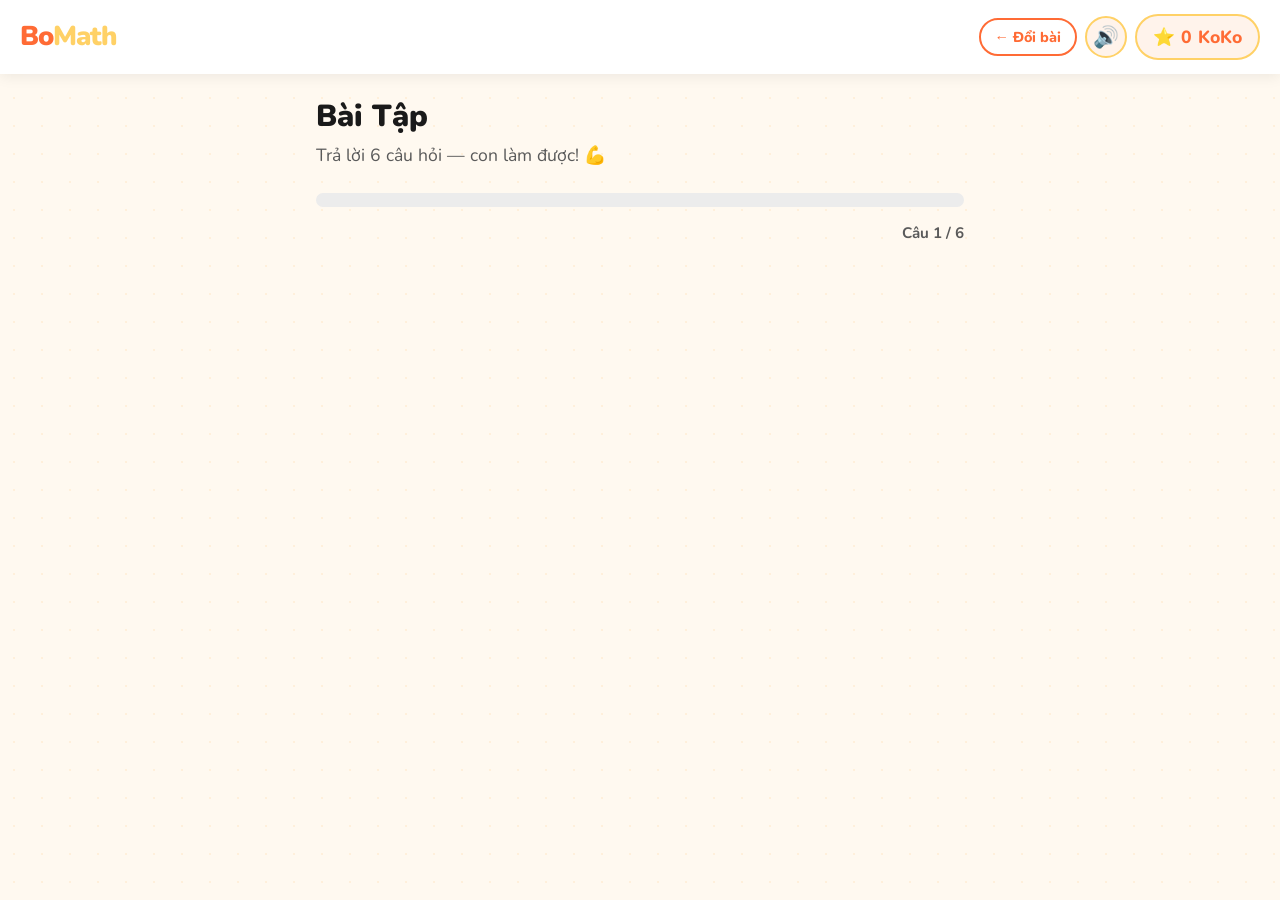
==== exercise.html @ 3adeb5f2 "feat: khoi tao du an BoMath" ====
<!DOCTYPE html>
<html lang="vi">
<head>
  <meta charset="UTF-8"/>
  <meta name="viewport" content="width=device-width, initial-scale=1.0"/>
  <title>BoMath – Bài Tập</title>
  <link rel="stylesheet" href="style.css"/>
</head>
<body>

<nav class="navbar">
  <a href="index.html" class="navbar-logo">Bo<span>Math</span></a>
  <div style="display:flex;align-items:center;gap:8px;">
    <button class="btn-doi-bai" onclick="doiBai()" title="Đổi chủ đề">← Đổi bài</button>
    <button class="nut-am-thanh" id="nut-am-thanh" onclick="batTatAmThanh()">🔊</button>
    <div class="navbar-koko">⭐ <span id="koko-diem">0</span> KoKo</div>
  </div>
</nav>

<main class="container">
  <div class="page-header animate-in">
    <h1 id="tieu-de-bai-tap">Bài Tập</h1>
    <p>Trả lời 6 câu hỏi — con làm được! 💪</p>
  </div>
  <div class="animate-in" style="margin-bottom:20px;">
    <div class="progress-bar-wrap">
      <div class="progress-bar-fill" id="bar-bai-tap" style="width:0%"></div>
    </div>
    <div class="progress-label" id="label-bai-tap">Câu 1 / 6</div>
  </div>
  <div id="khu-vuc-cau-hoi"></div>

  <!-- Màn hình kết quả -->
  <div id="khu-vuc-ket-qua" style="display:none;">
    <div class="card animate-in">
      <div class="ket-qua-box">
        <div style="font-size:3.5rem;" id="ket-qua-emoji">🎉</div>
        <h2 style="font-size:1.7rem;font-weight:900;margin:12px 0;" id="ket-qua-tieu-de">Hoàn thành!</h2>
        <div class="sao-container" id="ket-qua-sao">☆☆☆</div>
        <p style="color:#6b6b6b;font-size:1.1rem;" id="ket-qua-chi-tiet">0/6 câu đúng</p>
        <div class="diem-koko" id="ket-qua-koko">+<span>0</span> KoKo!</div>
        <div style="display:flex;gap:10px;justify-content:center;flex-wrap:wrap;margin-top:22px;">
          <button class="btn btn-phu" onclick="lamLai()">🔄 Làm lại</button>
          <button class="btn btn-outline" onclick="doiBai()">📚 Đổi bài</button>
          <a href="index.html" class="btn btn-chinh">🏠 Trang chủ</a>
        </div>
      </div>
    </div>
  </div>
</main>

<!-- MODAL CHỌN BÀI -->
<div class="modal-overlay" id="modal-chu-de" onclick="dongModal(event)">
  <div class="modal-box">
    <div class="modal-title">
      <span id="modal-tieu-de">Chọn chủ đề</span>
      <button class="modal-close" onclick="dongModalBtn()">✕</button>
    </div>
    <div class="chu-de-grid" id="danh-sach-chu-de"></div>
  </div>
</div>

<script src="data/grade2.js"></script>
<script src="data/grade3.js"></script>
<script src="data/grade4.js"></script>
<script src="data/grade4.js"></script>
<script src="data/grade5.js"></script>
<script src="app.js"></script>
<script>
  const lopHienTai = layLopHienTai();
  const chuDeId    = layChuDeHienTai();

  // Lấy đúng bài tập và thông tin chủ đề
  let tatCaCauHoi, chuDe, tenBaiTap, dsChuDeLop;
  function khoiTaoDuLieu() {
    let cd, info;
    if (lopHienTai==='lop2') {
      dsChuDeLop=CHU_DE_LOP2; cd=DATA_LOP2[chuDeId]||Object.values(DATA_LOP2)[0];
      info=CHU_DE_LOP2.find(x=>x.id===chuDeId);
    } else if (lopHienTai==='lop3') {
      dsChuDeLop=CHU_DE_LOP3; cd=DATA_LOP3[chuDeId]||Object.values(DATA_LOP3)[0];
      info=CHU_DE_LOP3.find(x=>x.id===chuDeId);
    } else if (lopHienTai==='lop4') {
      dsChuDeLop=CHU_DE_LOP4; cd=DATA_LOP4[chuDeId]||Object.values(DATA_LOP4)[0];
      info=CHU_DE_LOP4.find(x=>x.id===chuDeId);
    } else {
      dsChuDeLop=CHU_DE_LOP5; cd=DATA_LOP5[chuDeId]||Object.values(DATA_LOP5)[0];
      info=CHU_DE_LOP5.find(x=>x.id===chuDeId);
    }
    tatCaCauHoi = cd.baiTap;
    chuDe       = chuDeId;
    tenBaiTap   = `${info?.icon||'📝'} ${info?.ten||'Bài Tập'}`;
  }

  // Trạng thái làm bài
  const SO_CAU_MOI_LUOT = 6;  // Tăng từ 5 lên 6 câu mỗi lượt
  let chuoiCauHoi, cauHienTai, soCauDung, daTrLoi;
  let danhSachDaChon = [];     // Cho dạng chọn nhiều

  function khoiTaoLuot() {
    chuoiCauHoi  = xaoTron(tatCaCauHoi).slice(0, SO_CAU_MOI_LUOT);
    cauHienTai   = 0;
    soCauDung    = 0;
    daTrLoi      = false;
    danhSachDaChon = [];
  }

  // ============================================================
  // RENDER CÂU HỎI THEO TỪNG DẠNG
  // ============================================================
  function hienThiCauHoi(idx) {
    daTrLoi = false;
    danhSachDaChon = [];
    const cauHoi  = chuoiCauHoi[idx];
    const tongCau = chuoiCauHoi.length;
    const pt = Math.round((idx/tongCau)*100);
    document.getElementById('bar-bai-tap').style.width   = pt+'%';
    document.getElementById('label-bai-tap').textContent = `Câu ${idx+1} / ${tongCau}`;

    const khuVuc = document.getElementById('khu-vuc-cau-hoi');
    const btnLabel = idx<tongCau-1 ? 'Câu tiếp theo →' : '🏁 Xem kết quả';

    switch(cauHoi.loai) {
      case 'trac_nghiem': khuVuc.innerHTML = renderTracNghiem(cauHoi, idx, btnLabel); break;
      case 'dien_so':     khuVuc.innerHTML = renderDienSo(cauHoi, idx, btnLabel);     break;
      case 'dung_sai':    khuVuc.innerHTML = renderDungSai(cauHoi, idx, btnLabel);    break;
      case 'chon_nhieu':  khuVuc.innerHTML = renderChonNhieu(cauHoi, idx, btnLabel);  break;
      default:            khuVuc.innerHTML = renderTracNghiem(cauHoi, idx, btnLabel);
    }
  }

  // --- Dạng 1: Trắc nghiệm ---
  function renderTracNghiem(c, idx, btnLabel) {
    const lc = xaoTron(c.luaChon);
    return `<div class="question-box animate-in">
      <div class="question-number">Câu ${idx+1} · Trắc nghiệm</div>
      <div class="question-text">${c.cau}</div>
      <div class="choices">
        ${lc.map(l=>`<button class="choice-btn"
          onclick="chonTN(this,'${esc(l)}','${esc(c.dapAn)}')">${l}</button>`).join('')}
      </div>
      <div class="feedback" id="feedback-box"></div>
      <div style="margin-top:18px;display:none;" id="btn-tiep-cau">
        <button class="btn btn-chinh btn-full" onclick="cauTiep()">${btnLabel}</button>
      </div>
    </div>`;
  }

  // --- Dạng 2: Điền số ---
  function renderDienSo(c, idx, btnLabel) {
    return `<div class="question-box animate-in">
      <div class="question-number">Câu ${idx+1} · Điền số</div>
      <div class="question-text">${c.cau}</div>
      <p style="color:#6b6b6b;font-size:1rem;margin-bottom:18px;">💬 ${c.goiY}</p>
      <div style="display:flex;align-items:center;gap:12px;flex-wrap:wrap;">
        <input type="number" inputmode="decimal" class="input-dap-an"
               id="input-dap-an" placeholder="?"
               onkeydown="if(event.key==='Enter')kiemTraDienSo()"/>
        <button class="btn btn-chinh" onclick="kiemTraDienSo()">Kiểm tra ✓</button>
      </div>
      <div class="feedback" id="feedback-box"></div>
      <div style="margin-top:18px;display:none;" id="btn-tiep-cau">
        <button class="btn btn-chinh btn-full" onclick="cauTiep()">${btnLabel}</button>
      </div>
    </div>`;
  }

  // --- Dạng 3: Đúng / Sai ---
  function renderDungSai(c, idx, btnLabel) {
    // dapAn: true hoặc false (boolean hoặc string 'true'/'false')
    return `<div class="question-box animate-in">
      <div class="question-number">Câu ${idx+1} · Đúng hay Sai?</div>
      <div class="question-text">${c.cau}</div>
      <div class="dung-sai-container">
        <button class="ds-btn dung-opt" onclick="chonDungSai(this, true, ${c.dapAn})">✅ Đúng</button>
        <button class="ds-btn sai-opt"  onclick="chonDungSai(this, false, ${c.dapAn})">❌ Sai</button>
      </div>
      <div class="feedback" id="feedback-box"></div>
      <div style="margin-top:18px;display:none;" id="btn-tiep-cau">
        <button class="btn btn-chinh btn-full" onclick="cauTiep()">${btnLabel}</button>
      </div>
    </div>`;
  }

  // --- Dạng 4: Chọn nhiều ---
  function renderChonNhieu(c, idx, btnLabel) {
    // c.dapAn là mảng string, c.luaChon là mảng string
    const lc = xaoTron(c.luaChon);
    return `<div class="question-box animate-in">
      <div class="question-number">Câu ${idx+1} · Chọn tất cả đáp án đúng</div>
      <div class="question-text">${c.cau}</div>
      <p style="font-size:.9rem;color:#6b6b6b;margin-bottom:14px;">💡 Có thể chọn nhiều đáp án</p>
      <div class="chon-nhieu-choices" id="cn-choices">
        ${lc.map(l=>`
          <button class="cn-btn" data-val="${esc(l)}" onclick="batTatChonNhieu(this)">
            <span class="cn-check"></span><span>${l}</span>
          </button>`).join('')}
      </div>
      <div style="margin-top:16px;">
        <button class="btn btn-chinh btn-full cn-submit" onclick="kiemTraChonNhieu('${esc(JSON.stringify(c.dapAn))}')">
          Kiểm tra ✓
        </button>
      </div>
      <div class="feedback" id="feedback-box"></div>
      <div style="margin-top:18px;display:none;" id="btn-tiep-cau">
        <button class="btn btn-chinh btn-full" onclick="cauTiep()">${btnLabel}</button>
      </div>
    </div>`;
  }

  // ============================================================
  // XỬ LÝ TRẢ LỜI
  // ============================================================
  function esc(s) { return String(s).replace(/\\/g,'\\\\').replace(/'/g,"\\'").replace(/"/g,'&quot;'); }

  function chonTN(el, daChon, dapAnDung) {
    if (daTrLoi) return; daTrLoi = true;
    const laDung = daChon === dapAnDung;
    document.querySelectorAll('.choice-btn').forEach(b=>{
      if(b.textContent.trim()===dapAnDung) b.classList.add('dung');
      else if(b===el && !laDung) b.classList.add('sai');
      b.style.cursor='default';
    });
    el.classList.add(laDung?'bounce':'shake');
    if(laDung) amDung(); else amSai();
    hienThiFeedback(laDung, dapAnDung);
    if(laDung) soCauDung++;
    document.getElementById('btn-tiep-cau').style.display='block';
  }

  function kiemTraDienSo() {
    if(daTrLoi) return;
    const input    = document.getElementById('input-dap-an');
    const daNhap   = parseFloat(input.value);
    const dapAnDung = chuoiCauHoi[cauHienTai].dapAn;
    if(isNaN(daNhap)){ input.focus(); return; }
    daTrLoi = true;
    const laDung = Math.abs(daNhap - dapAnDung) < 0.001;
    input.classList.add(laDung?'dung':'sai'); input.disabled=true;
    input.classList.add(laDung?'bounce':'shake');
    if(laDung) amDung(); else amSai();
    hienThiFeedback(laDung, dapAnDung);
    if(laDung) soCauDung++;
    document.getElementById('btn-tiep-cau').style.display='block';
  }

  function chonDungSai(el, daChon, dapAnDung) {
    if(daTrLoi) return; daTrLoi = true;
    // dapAnDung từ HTML là number 0/1 hoặc true/false
    const laDung = (daChon === (dapAnDung===1||dapAnDung===true));
    document.querySelectorAll('.ds-btn').forEach(b=>{ b.disabled=true; b.style.cursor='default'; });
    el.classList.add(laDung?'ket-dung':'ket-sai');
    el.classList.add(laDung?'bounce':'shake');
    if(laDung) amDung(); else amSai();
    const dapAnChuoi = (dapAnDung===1||dapAnDung===true) ? '✅ Đúng' : '❌ Sai';
    hienThiFeedback(laDung, dapAnChuoi);
    if(laDung) soCauDung++;
    document.getElementById('btn-tiep-cau').style.display='block';
  }

  function batTatChonNhieu(el) {
    if(daTrLoi) return;
    const val = el.dataset.val;
    el.classList.toggle('selected');
    if(el.classList.contains('selected')) {
      danhSachDaChon.push(val);
      el.querySelector('.cn-check').textContent='✓';
    } else {
      danhSachDaChon = danhSachDaChon.filter(v=>v!==val);
      el.querySelector('.cn-check').textContent='';
    }
  }

  function kiemTraChonNhieu(dapAnJSON) {
    if(daTrLoi) return;
    let dapAnDung;
    try { dapAnDung = JSON.parse(dapAnJSON.replace(/&quot;/g,'"')); } catch(e){ dapAnDung=[]; }
    daTrLoi = true;

    // So sánh 2 mảng không phụ thuộc thứ tự
    const daChonSort   = [...danhSachDaChon].sort().join('|');
    const dapAnSort    = [...dapAnDung].sort().join('|');
    const laDung       = daChonSort === dapAnSort;

    // Tô màu từng lựa chọn
    document.querySelectorAll('.cn-btn').forEach(b=>{
      b.classList.add('da-khoa'); b.style.cursor='default';
      const val = b.dataset.val;
      const laDungLuaChon = dapAnDung.includes(val);
      const daChon        = danhSachDaChon.includes(val);
      if(laDungLuaChon)               { b.classList.add('ket-dung'); b.querySelector('.cn-check').textContent='✓'; }
      else if(daChon && !laDungLuaChon){ b.classList.add('ket-sai');  b.querySelector('.cn-check').textContent='✗'; }
    });
    document.querySelector('.cn-submit').style.display='none';

    if(laDung) amDung(); else amSai();
    hienThiFeedback(laDung, dapAnDung.join(', '));
    if(laDung) soCauDung++;
    document.getElementById('btn-tiep-cau').style.display='block';
  }

  function hienThiFeedback(laDung, dapAnDung) {
    const hop = document.getElementById('feedback-box');
    hop.className = 'feedback '+(laDung?'dung':'sai');
    hop.innerHTML = laDung
      ? '✅ Chính xác! Giỏi quá! +10 KoKo 🎉'
      : `❌ Chưa đúng! Đáp án: <strong>${dapAnDung}</strong> — Cố lên! 💪`;
  }

  function cauTiep() {
    cauHienTai++;
    if(cauHienTai < chuoiCauHoi.length){ hienThiCauHoi(cauHienTai); window.scrollTo({top:0,behavior:'smooth'}); }
    else hienThiKetQua();
  }

  function hienThiKetQua() {
    const tongCau = chuoiCauHoi.length;
    const ketQua  = luuTienDo(lopHienTai, chuDe, soCauDung, tongCau);
    document.getElementById('khu-vuc-cau-hoi').style.display ='none';
    document.getElementById('bar-bai-tap').style.width        ='100%';
    document.getElementById('label-bai-tap').textContent      ='Hoàn thành! 🎊';
    document.getElementById('khu-vuc-ket-qua').style.display  ='block';
    let emoji, tieuDe;
    if     (ketQua.sao===3){ emoji='🏆'; tieuDe='Xuất sắc! 3 sao! 🌟'; tungConfetti(); }
    else if(ketQua.sao===2){ emoji='🎉'; tieuDe='Làm tốt lắm! 👏'; amKoKo(); }
    else if(ketQua.sao===1){ emoji='💪'; tieuDe='Cố gắng thêm nhé!'; }
    else                   { emoji='😊'; tieuDe='Thử lại nhé, con làm được!'; }
    document.getElementById('ket-qua-emoji').textContent   = emoji;
    document.getElementById('ket-qua-tieu-de').textContent = tieuDe;
    document.getElementById('ket-qua-sao').textContent     = hienThiSao(ketQua.sao);
    document.getElementById('ket-qua-chi-tiet').textContent= `${soCauDung}/${tongCau} câu đúng`;
    document.getElementById('ket-qua-koko').innerHTML      = `+<span>${ketQua.koko}</span> KoKo!`;
    capNhatHienThiKoKo();
  }

  function lamLai() {
    khoiTaoLuot();
    document.getElementById('khu-vuc-ket-qua').style.display='none';
    document.getElementById('khu-vuc-cau-hoi').style.display='block';
    hienThiCauHoi(0);
    window.scrollTo({top:0,behavior:'smooth'});
  }

  /* ---- Đổi bài ---- */
  function doiBai(){
    amBamNut();
    const data   = layDuLieu();
    const tenLop = {'lop2':'🌟 Lớp 2','lop3':'🔢 Lớp 3','lop4':'📗 Lớp 4','lop5':'🚀 Lớp 5'}[lopHienTai];
    document.getElementById('modal-tieu-de').textContent = tenLop+' — Chọn chủ đề';
    document.getElementById('danh-sach-chu-de').innerHTML = dsChuDeLop.map(cd=>{
      const td=data[lopHienTai]?.[cd.id]; const sao=td?hienThiSao(td.saoTot):'☆☆☆';
      return `<div class="chu-de-card" onclick="chonChuDeVaoExercise('${cd.id}')">
        <div class="chu-de-icon">${cd.icon}</div>
        <div class="chu-de-ten">${cd.ten}</div>
        <div class="chu-de-sao">${sao}</div></div>`;
    }).join('');
    document.getElementById('modal-chu-de').classList.add('hien');
    document.body.style.overflow='hidden';
  }
  function chonChuDeVaoExercise(id){
    amChuyenTrang();
    sessionStorage.setItem('chu_de_hien_tai',id);
    document.getElementById('modal-chu-de').classList.remove('hien');
    document.body.style.overflow='';
    location.reload();
  }
  function dongModal(e){ if(e.target===document.getElementById('modal-chu-de')) dongModalBtn(); }
  function dongModalBtn(){ document.getElementById('modal-chu-de').classList.remove('hien'); document.body.style.overflow=''; }

  document.addEventListener('DOMContentLoaded',function(){
    capNhatHienThiKoKo(); capNhatNutAmThanh();
    khoiTaoDuLieu();
    khoiTaoLuot();
    document.getElementById('tieu-de-bai-tap').textContent = tenBaiTap;
    hienThiCauHoi(0);
  });
</script>
</body>
</html>
---- style.css ----
/* ============================================
   BoMath - Giao diện v2 (hỗ trợ Lớp 2, mobile-first)
   Font to, rõ ràng, dễ đọc trên điện thoại
   ============================================ */

@import url('https://fonts.googleapis.com/css2?family=Nunito:wght@400;600;700;800;900&display=swap');

/* --- Biến toàn cục --- */
:root {
  --mau-nen:       #fff9f0;
  --mau-chinh:     #ff6b35;
  --mau-phu:       #ffd166;
  --mau-xanh:      #06d6a0;
  --mau-do:        #ef476f;
  --mau-tim:       #7c4dff;
  --mau-lop2:      #118ab2;
  --mau-cam-nhat:  #fff3eb;
  --mau-chu:       #1a1a1a;
  --mau-chu-nhat:  #5a5a5a;
  --bo-goc:        18px;
  --bong:          0 4px 24px rgba(0,0,0,0.09);
  --font:          'Nunito', sans-serif;

  /* Kích thước font lớn hơn cho điện thoại */
  --fs-nho:    0.95rem;
  --fs-thuong: 1.1rem;
  --fs-vua:    1.25rem;
  --fs-lon:    1.5rem;
  --fs-tieude: 1.9rem;
}

*, *::before, *::after { box-sizing: border-box; margin: 0; padding: 0; }

body {
  font-family: var(--font);
  background-color: var(--mau-nen);
  background-image: radial-gradient(circle, #ffcc8833 1px, transparent 1px);
  background-size: 28px 28px;
  color: var(--mau-chu);
  min-height: 100vh;
  font-size: var(--fs-thuong);
  line-height: 1.6;
}

/* ===== NAVBAR ===== */
.navbar {
  background: white;
  box-shadow: 0 2px 14px rgba(0,0,0,0.08);
  padding: 14px 20px;
  display: flex;
  align-items: center;
  justify-content: space-between;
  position: sticky;
  top: 0;
  z-index: 200;
}

.navbar-logo {
  font-size: 1.7rem;
  font-weight: 900;
  color: var(--mau-chinh);
  text-decoration: none;
  letter-spacing: -1px;
}
.navbar-logo span { color: var(--mau-phu); }

.navbar-koko {
  display: flex;
  align-items: center;
  gap: 6px;
  background: var(--mau-cam-nhat);
  border: 2px solid var(--mau-phu);
  border-radius: 999px;
  padding: 7px 16px;
  font-weight: 800;
  color: var(--mau-chinh);
  font-size: var(--fs-thuong);
}

/* ===== LAYOUT ===== */
.container {
  max-width: 680px;
  margin: 0 auto;
  padding: 24px 16px 48px;
}

/* ===== CARD ===== */
.card {
  background: white;
  border-radius: var(--bo-goc);
  box-shadow: var(--bong);
  padding: 22px 20px;
  margin-bottom: 18px;
  border-left: 5px solid var(--mau-chinh);
}
.card-title {
  font-size: var(--fs-vua);
  font-weight: 800;
  margin-bottom: 14px;
}

/* ===== PAGE HEADER ===== */
.page-header { margin-bottom: 24px; }
.page-header h1 {
  font-size: var(--fs-tieude);
  font-weight: 900;
  line-height: 1.2;
}
.page-header p {
  font-size: var(--fs-thuong);
  color: var(--mau-chu-nhat);
  margin-top: 6px;
}

/* ===== NÚT BẤM ===== */
.btn {
  display: inline-flex;
  align-items: center;
  justify-content: center;
  gap: 8px;
  padding: 14px 26px;
  border-radius: 999px;
  border: none;
  font-family: var(--font);
  font-size: var(--fs-thuong);
  font-weight: 800;
  cursor: pointer;
  text-decoration: none;
  transition: transform .15s, box-shadow .15s;
  -webkit-tap-highlight-color: transparent; /* Loại bỏ highlight xanh trên mobile */
}

.btn-chinh {
  background: var(--mau-chinh);
  color: white;
  box-shadow: 0 5px 0 #cc4a1a;
}
.btn-chinh:hover  { transform: translateY(-2px); box-shadow: 0 7px 0 #cc4a1a; }
.btn-chinh:active { transform: translateY(3px);  box-shadow: 0 2px 0 #cc4a1a; }

.btn-phu {
  background: var(--mau-phu);
  color: var(--mau-chu);
  box-shadow: 0 5px 0 #c9a200;
}
.btn-phu:hover  { transform: translateY(-2px); box-shadow: 0 7px 0 #c9a200; }
.btn-phu:active { transform: translateY(3px);  box-shadow: 0 2px 0 #c9a200; }

.btn-lop2 {
  background: var(--mau-lop2);
  color: white;
  box-shadow: 0 5px 0 #0a5c7a;
}
.btn-lop2:hover  { transform: translateY(-2px); box-shadow: 0 7px 0 #0a5c7a; }
.btn-lop2:active { transform: translateY(3px);  box-shadow: 0 2px 0 #0a5c7a; }

.btn-outline {
  background: transparent;
  color: var(--mau-chinh);
  border: 2.5px solid var(--mau-chinh);
}
.btn-outline:hover { background: var(--mau-cam-nhat); }

/* Nút full-width dùng trong exercise */
.btn-full { width: 100%; padding: 16px; font-size: var(--fs-vua); }

/* ===== THẺ CHỌN LỚP (TRANG CHỦ) ===== */
.grade-cards {
  display: grid;
  grid-template-columns: 1fr 1fr;
  gap: 14px;
  margin: 24px 0;
}

/* Lớp 2 hiển thị full-width (nổi bật hơn) */
.grade-card-wide {
  grid-column: 1 / -1;
}

.grade-card {
  background: white;
  border-radius: 20px;
  padding: 26px 18px;
  text-align: center;
  cursor: pointer;
  transition: transform .2s, box-shadow .2s;
  box-shadow: var(--bong);
  border: 3px solid transparent;
  text-decoration: none;
  color: var(--mau-chu);
  -webkit-tap-highlight-color: transparent;
}
.grade-card:hover { transform: translateY(-5px); box-shadow: 0 14px 32px rgba(0,0,0,.12); }
.grade-card:active { transform: translateY(2px); }

.grade-card.lop2 { border-color: var(--mau-lop2); }
.grade-card.lop2 .grade-icon { color: var(--mau-lop2); }
.grade-card.lop3 { border-color: var(--mau-chinh); }
.grade-card.lop3 .grade-icon { color: var(--mau-chinh); }
.grade-card.lop5 { border-color: var(--mau-tim); }
.grade-card.lop5 .grade-icon { color: var(--mau-tim); }

.grade-icon  { font-size: 3rem; display: block; margin-bottom: 10px; }
.grade-name  { font-size: var(--fs-lon); font-weight: 900; margin-bottom: 5px; }
.grade-topic { font-size: var(--fs-nho); color: var(--mau-chu-nhat); }

/* ===== MODAL CHỌN CHỦ ĐỀ LỚP 2 ===== */
.modal-overlay {
  display: none;
  position: fixed;
  inset: 0;
  background: rgba(0,0,0,.55);
  z-index: 300;
  align-items: flex-end;    /* Trượt lên từ đáy màn hình — UX mobile tốt hơn */
  justify-content: center;
}
.modal-overlay.hien { display: flex; }

.modal-box {
  background: white;
  border-radius: 24px 24px 0 0;
  padding: 28px 20px 40px;
  width: 100%;
  max-width: 640px;
  max-height: 88vh;
  overflow-y: auto;
  animation: slideUpModal .3s ease;
}

@keyframes slideUpModal {
  from { transform: translateY(100%); }
  to   { transform: translateY(0); }
}

.modal-title {
  font-size: var(--fs-lon);
  font-weight: 900;
  margin-bottom: 20px;
  display: flex;
  align-items: center;
  justify-content: space-between;
}

.modal-close {
  background: #f0f0f0;
  border: none;
  border-radius: 50%;
  width: 36px; height: 36px;
  font-size: 1.2rem;
  cursor: pointer;
  display: flex; align-items: center; justify-content: center;
}

/* Grid chủ đề lớp 2 */
.chu-de-grid {
  display: grid;
  grid-template-columns: 1fr 1fr;
  gap: 12px;
}

.chu-de-card {
  background: #f8f8f8;
  border-radius: 14px;
  padding: 16px 14px;
  cursor: pointer;
  border: 2.5px solid transparent;
  transition: all .18s;
  display: flex;
  flex-direction: column;
  align-items: flex-start;
  gap: 6px;
  -webkit-tap-highlight-color: transparent;
}
.chu-de-card:hover  { background: var(--mau-cam-nhat); border-color: var(--mau-chinh); transform: translateY(-2px); }
.chu-de-card:active { transform: translateY(1px); }

.chu-de-icon { font-size: 1.8rem; }
.chu-de-ten  { font-size: var(--fs-thuong); font-weight: 800; }

/* Số sao nhỏ trong card chủ đề */
.chu-de-sao  { font-size: 0.85rem; letter-spacing: 1px; }

/* ===== BÀI GIẢNG ===== */
.lesson-visual {
  background: var(--mau-cam-nhat);
  border-radius: 14px;
  padding: 20px;
  margin: 18px 0;
  display: flex;
  justify-content: center;
  align-items: center;
  min-height: 140px;
}

.lesson-text {
  font-size: var(--fs-thuong);
  line-height: 1.75;
}

/* ===== BÀI TẬP ===== */
.question-box {
  background: white;
  border-radius: var(--bo-goc);
  box-shadow: var(--bong);
  padding: 24px 20px;
  margin-bottom: 18px;
}

.question-number {
  display: inline-block;
  background: var(--mau-chinh);
  color: white;
  border-radius: 999px;
  padding: 3px 14px;
  font-size: var(--fs-nho);
  font-weight: 800;
  margin-bottom: 14px;
}

/* Font câu hỏi to, dễ đọc trên điện thoại */
.question-text {
  font-size: var(--fs-lon);
  font-weight: 800;
  line-height: 1.45;
  margin-bottom: 20px;
}

/* Lựa chọn trắc nghiệm: 2 cột trên màn hình lớn, 1 cột trên điện thoại nhỏ */
.choices {
  display: grid;
  grid-template-columns: 1fr 1fr;
  gap: 12px;
}

.choice-btn {
  padding: 16px 14px;
  border: 3px solid #e4e4e4;
  border-radius: 14px;
  background: white;
  font-family: var(--font);
  font-size: var(--fs-lon);      /* Font to để dễ bấm trên điện thoại */
  font-weight: 800;
  cursor: pointer;
  transition: all .15s;
  text-align: center;
  line-height: 1.3;
  min-height: 64px;
  -webkit-tap-highlight-color: transparent;
}
.choice-btn:hover  { border-color: var(--mau-chinh); background: var(--mau-cam-nhat); }
.choice-btn:active { transform: scale(.97); }
.choice-btn.dung   { border-color: var(--mau-xanh); background: #e6fff6; color: #006b4f; }
.choice-btn.sai    { border-color: var(--mau-do);   background: #fff0f4; color: var(--mau-do); }

/* Ô điền số — to rõ trên điện thoại */
.dien-so-container {
  display: flex;
  align-items: center;
  gap: 12px;
  flex-wrap: wrap;
  font-size: var(--fs-lon);
  font-weight: 800;
}

.input-dap-an {
  width: 90px;
  height: 60px;
  border: 3px solid #e4e4e4;
  border-radius: 12px;
  text-align: center;
  font-family: var(--font);
  font-size: var(--fs-lon);
  font-weight: 900;
  color: var(--mau-chinh);
  outline: none;
  transition: border-color .15s;
  /* Giữ numeric keyboard trên iOS */
  -webkit-appearance: none;
}
.input-dap-an:focus { border-color: var(--mau-chinh); box-shadow: 0 0 0 3px #ff6b3522; }
.input-dap-an.dung  { border-color: var(--mau-xanh); background: #e6fff6; color: #006b4f; }
.input-dap-an.sai   { border-color: var(--mau-do);   background: #fff0f4; color: var(--mau-do); }

/* Feedback đúng/sai */
.feedback {
  display: none;
  padding: 14px 16px;
  border-radius: 12px;
  font-weight: 700;
  font-size: var(--fs-thuong);
  margin-top: 16px;
}
.feedback.dung { display: block; background: #e6fff6; color: #006b4f; border-left: 5px solid var(--mau-xanh); }
.feedback.sai  { display: block; background: #fff0f4; color: var(--mau-do); border-left: 5px solid var(--mau-do); }

/* ===== THANH TIẾN ĐỘ ===== */
.progress-bar-wrap {
  background: #ececec;
  border-radius: 999px;
  height: 14px;
  overflow: hidden;
  margin: 14px 0;
}
.progress-bar-fill {
  height: 100%;
  background: linear-gradient(90deg, var(--mau-chinh), var(--mau-phu));
  border-radius: 999px;
  transition: width .4s ease;
}
.progress-label {
  font-size: var(--fs-nho);
  color: var(--mau-chu-nhat);
  font-weight: 700;
  text-align: right;
}

/* ===== KẾT QUẢ ===== */
.ket-qua-box { text-align: center; padding: 28px 16px; }
.sao-container { font-size: 3rem; letter-spacing: 8px; margin: 14px 0; }
.diem-koko { font-size: 2.2rem; font-weight: 900; color: var(--mau-chinh); margin: 14px 0; }
.diem-koko span { color: var(--mau-phu); }

/* ===== TRANG TIẾN ĐỘ ===== */
.topic-card {
  background: white;
  border-radius: var(--bo-goc);
  box-shadow: var(--bong);
  padding: 18px 18px;
  margin-bottom: 12px;
  display: flex;
  align-items: center;
  gap: 14px;
}
.topic-icon { font-size: 2rem; width: 48px; text-align: center; flex-shrink: 0; }
.topic-info { flex: 1; min-width: 0; }
.topic-name { font-weight: 800; font-size: var(--fs-thuong); }
.topic-sao  { font-size: 1rem; letter-spacing: 2px; }

/* ===== BADGE ===== */
.badge {
  display: inline-flex; align-items: center; gap: 4px;
  padding: 4px 12px; border-radius: 999px;
  font-size: var(--fs-nho); font-weight: 800;
}
.badge-lop2 { background: #e3f4fb; color: var(--mau-lop2); border: 2px solid var(--mau-lop2); }
.badge-lop3 { background: #fff0eb; color: var(--mau-chinh); border: 2px solid var(--mau-chinh); }
.badge-lop5 { background: #f3f0ff; color: var(--mau-tim);   border: 2px solid var(--mau-tim); }

/* ===== ANIMATION ===== */
@keyframes slideUp {
  from { opacity: 0; transform: translateY(20px); }
  to   { opacity: 1; transform: translateY(0); }
}
.animate-in { animation: slideUp .35s ease both; }
.animate-in:nth-child(1) { animation-delay: .04s; }
.animate-in:nth-child(2) { animation-delay: .10s; }
.animate-in:nth-child(3) { animation-delay: .16s; }
.animate-in:nth-child(4) { animation-delay: .22s; }
.animate-in:nth-child(5) { animation-delay: .28s; }
.animate-in:nth-child(6) { animation-delay: .34s; }

@keyframes bounce {
  0%,100% { transform: scale(1); }
  50%      { transform: scale(1.07); }
}
.bounce { animation: bounce .3s ease; }

@keyframes shake {
  0%,100% { transform: translateX(0); }
  25%      { transform: translateX(-7px); }
  75%      { transform: translateX(7px); }
}
.shake { animation: shake .3s ease; }

@keyframes confetti-fall {
  0%   { transform: translateY(-20px) rotate(0deg); opacity: 1; }
  100% { transform: translateY(110px) rotate(380deg); opacity: 0; }
}
.confetti-piece {
  position: fixed; width: 11px; height: 11px; border-radius: 3px;
  animation: confetti-fall 1s ease-out both; pointer-events: none; z-index: 999;
}

/* ===== RESPONSIVE ===== */
@media (max-width: 480px) {
  .grade-cards       { grid-template-columns: 1fr; }
  .chu-de-grid       { grid-template-columns: 1fr; }
  .choices           { grid-template-columns: 1fr; }
  .page-header h1    { font-size: 1.6rem; }
  .question-text     { font-size: var(--fs-vua); }
  .choice-btn        { font-size: var(--fs-vua); }
  .grade-card-wide   { grid-column: auto; }
}

@media (min-width: 481px) and (max-width: 640px) {
  .chu-de-grid { grid-template-columns: 1fr 1fr; }
}

/* ===== NÚT BẬT/TẮT ÂM THANH ===== */
.nut-am-thanh {
  background: var(--mau-cam-nhat);
  border: 2px solid var(--mau-phu);
  border-radius: 50%;
  width: 42px;
  height: 42px;
  font-size: 1.3rem;
  cursor: pointer;
  display: flex;
  align-items: center;
  justify-content: center;
  transition: transform .15s, background .15s, border-color .15s;
  flex-shrink: 0;
  -webkit-tap-highlight-color: transparent;
}
.nut-am-thanh:hover  { transform: scale(1.12); background: #ffe5cc; }
.nut-am-thanh:active { transform: scale(.93); }

/* Trạng thái TẮT: mờ đi để dễ nhận biết */
.nut-am-thanh.am-thanh-tat {
  background: #f0f0f0;
  border-color: #ccc;
  opacity: 0.65;
}

/* ===== NÚT ĐỔI BÀI TRÊN NAVBAR ===== */
.btn-doi-bai {
  background: #f0f0f0;
  border: 2px solid #ddd;
  border-radius: 999px;
  padding: 7px 16px;
  font-family: var(--font);
  font-size: 0.9rem;
  font-weight: 800;
  cursor: pointer;
  color: var(--mau-chu);
  transition: background .15s, border-color .15s;
  -webkit-tap-highlight-color: transparent;
  white-space: nowrap;
}
.btn-doi-bai:hover  { background: var(--mau-cam-nhat); border-color: var(--mau-chinh); color: var(--mau-chinh); }
.btn-doi-bai:active { transform: scale(.96); }

/* ===== DẠNG BÀI CHỌN NHIỀU ===== */
.choice-multi {
  text-align: left;
  display: flex;
  align-items: center;
  gap: 10px;
}
.choice-multi.da-chon {
  border-color: var(--mau-chinh);
  background: var(--mau-cam-nhat);
  color: var(--mau-chinh);
}
.multi-check {
  font-size: 1.1rem;
  font-weight: 900;
  width: 24px;
  text-align: center;
  flex-shrink: 0;
}
.choice-dung-sai { font-size: 1.2rem; }

/* ===== NÚT ĐỔI BÀI (navbar lesson/exercise) ===== */
.btn-doi-bai {
  background: white;
  border: 2px solid var(--mau-chinh);
  color: var(--mau-chinh);
  border-radius: 999px;
  padding: 7px 14px;
  font-family: var(--font);
  font-size: 0.9rem;
  font-weight: 800;
  cursor: pointer;
  transition: background .15s, transform .15s;
  white-space: nowrap;
  -webkit-tap-highlight-color: transparent;
}
.btn-doi-bai:hover  { background: var(--mau-cam-nhat); transform: translateY(-1px); }
.btn-doi-bai:active { transform: translateY(1px); }

/* ===== DẠNG BÀI MỚI: ĐÚNG/SAI ===== */
.dung-sai-container {
  display: grid;
  grid-template-columns: 1fr 1fr;
  gap: 14px;
  margin-top: 4px;
}
.ds-btn {
  padding: 18px 12px;
  border-radius: 16px;
  border: 3px solid #e4e4e4;
  background: white;
  font-family: var(--font);
  font-size: 1.3rem;
  font-weight: 900;
  cursor: pointer;
  transition: all .15s;
  text-align: center;
  -webkit-tap-highlight-color: transparent;
}
.ds-btn.dung-opt  { border-color: #06d6a0; background: #e6fff6; color: #006b4f; }
.ds-btn.sai-opt   { border-color: #ef476f; background: #fff0f4; color: #ef476f; }
.ds-btn.ket-dung  { border-color: var(--mau-xanh); background: #e6fff6; color: #006b4f; }
.ds-btn.ket-sai   { border-color: var(--mau-do);   background: #fff0f4; color: var(--mau-do); }
.ds-btn:hover:not(:disabled) { transform: translateY(-3px); box-shadow: 0 6px 16px rgba(0,0,0,.1); }
.ds-btn:active { transform: translateY(1px); }

/* ===== DẠNG BÀI MỚI: CHỌN NHIỀU ===== */
.chon-nhieu-choices { display: grid; grid-template-columns: 1fr 1fr; gap: 12px; }
.cn-btn {
  padding: 14px 12px;
  border-radius: 14px;
  border: 3px solid #e4e4e4;
  background: white;
  font-family: var(--font);
  font-size: 1.05rem;
  font-weight: 700;
  cursor: pointer;
  transition: all .15s;
  text-align: left;
  display: flex;
  align-items: center;
  gap: 10px;
  -webkit-tap-highlight-color: transparent;
}
.cn-btn .cn-check {
  width: 26px; height: 26px;
  border: 2.5px solid #ccc;
  border-radius: 6px;
  flex-shrink: 0;
  display: flex; align-items: center; justify-content: center;
  font-size: 1rem;
  transition: all .15s;
}
.cn-btn.selected .cn-check { background: var(--mau-chinh); border-color: var(--mau-chinh); color: white; }
.cn-btn.selected           { border-color: var(--mau-chinh); background: var(--mau-cam-nhat); }
.cn-btn.ket-dung           { border-color: var(--mau-xanh); background: #e6fff6; }
.cn-btn.ket-dung .cn-check { background: var(--mau-xanh); border-color: var(--mau-xanh); color: white; }
.cn-btn.ket-sai            { border-color: var(--mau-do); background: #fff0f4; }
.cn-btn:hover:not(.da-khoa) { border-color: var(--mau-chinh); background: var(--mau-cam-nhat); transform: translateY(-1px); }
.cn-submit { margin-top: 16px; }

@media (max-width: 480px) {
  .dung-sai-container  { grid-template-columns: 1fr 1fr; }
  .chon-nhieu-choices  { grid-template-columns: 1fr; }
}

/* ===== MÀU LỚP 4 ===== */
:root { --mau-lop4: #06d6a0; }
.grade-card.lop4 { border-color: var(--mau-lop4); }
.grade-card.lop4 .grade-icon { color: var(--mau-lop4); }
.btn-lop4 { background: var(--mau-lop4); color: white; box-shadow: 0 5px 0 #04a07a; }
.btn-lop4:hover  { transform: translateY(-2px); box-shadow: 0 7px 0 #04a07a; }
.btn-lop4:active { transform: translateY(3px);  box-shadow: 0 2px 0 #04a07a; }
.badge-lop4 { background: #e3fff7; color: var(--mau-lop4); border: 2px solid var(--mau-lop4); }

/* ===== LỚP 4 ===== */
.grade-card.lop4         { border-color: #06d6a0; }
.grade-card.lop4 .grade-icon { color: #06d6a0; }
.badge-lop4              { background:#e6fff6; color:#008060; border:2px solid #06d6a0; }
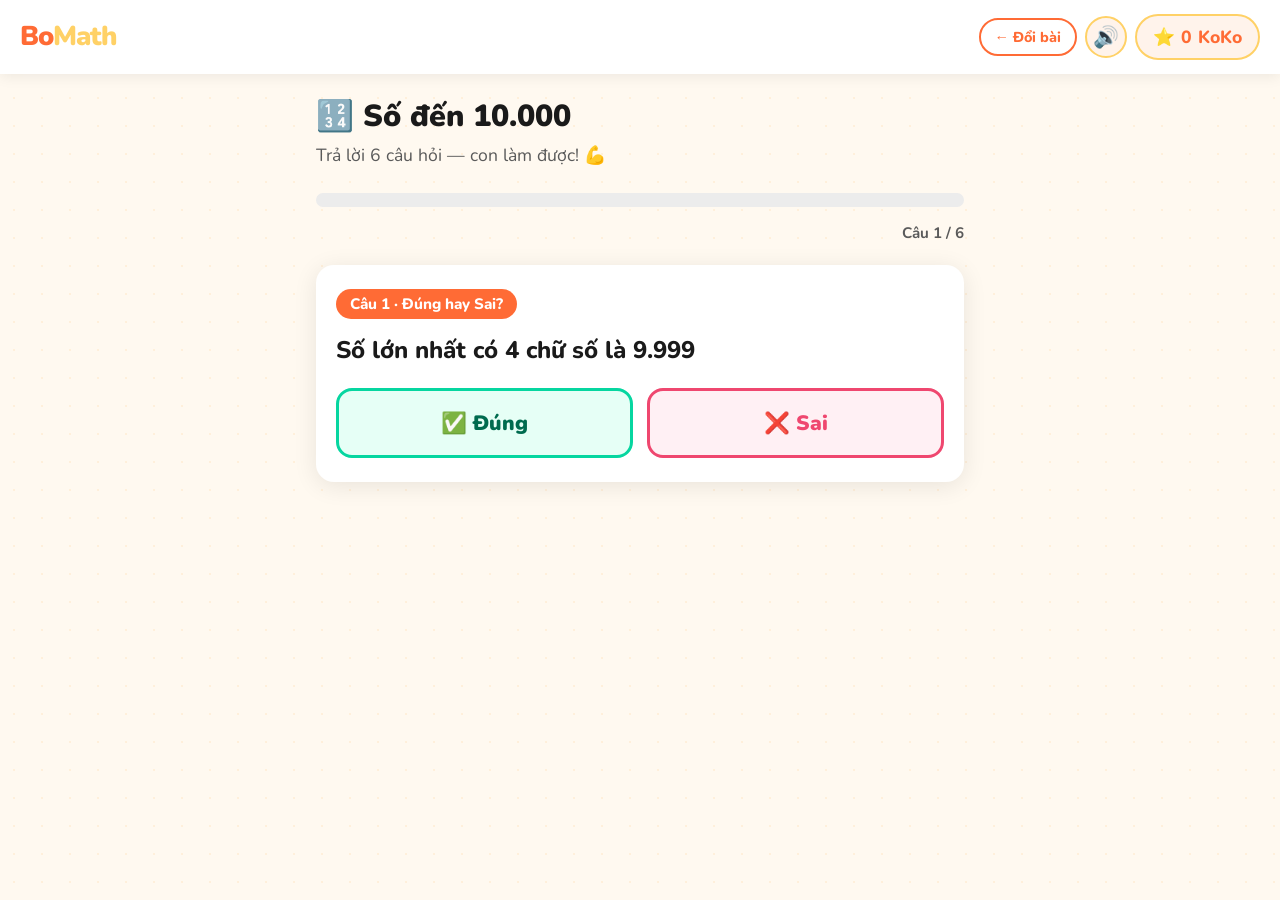
==== commit bae19184: "feat: sua loi lop 3 va 4" ====
--- a/exercise.html
+++ b/exercise.html
@@ -62,7 +62,6 @@
 
 <script src="data/grade2.js"></script>
 <script src="data/grade3.js"></script>
-<script src="data/grade4.js"></script>
 <script src="data/grade4.js"></script>
 <script src="data/grade5.js"></script>
 <script src="app.js"></script>
@@ -166,14 +165,17 @@
   }
 
   // --- Dạng 3: Đúng / Sai ---
+  // Dùng data-chon="true/false" thay vì truyền boolean qua inline JS
+  // để tránh lỗi trình duyệt parse true/false như biến undefined
   function renderDungSai(c, idx, btnLabel) {
-    // dapAn: true hoặc false (boolean hoặc string 'true'/'false')
+    // Chuẩn hoá dapAn về string 'true' hoặc 'false'
+    const dapAnStr = String(c.dapAn) === 'true' ? 'true' : 'false';
     return `<div class="question-box animate-in">
       <div class="question-number">Câu ${idx+1} · Đúng hay Sai?</div>
       <div class="question-text">${c.cau}</div>
-      <div class="dung-sai-container">
-        <button class="ds-btn dung-opt" onclick="chonDungSai(this, true, ${c.dapAn})">✅ Đúng</button>
-        <button class="ds-btn sai-opt"  onclick="chonDungSai(this, false, ${c.dapAn})">❌ Sai</button>
+      <div class="dung-sai-container" data-dap-an="${dapAnStr}">
+        <button class="ds-btn dung-opt" data-chon="true"  onclick="chonDungSai(this)">✅ Đúng</button>
+        <button class="ds-btn sai-opt"  data-chon="false" onclick="chonDungSai(this)">❌ Sai</button>
       </div>
       <div class="feedback" id="feedback-box"></div>
       <div style="margin-top:18px;display:none;" id="btn-tiep-cau">
@@ -244,18 +246,25 @@
     document.getElementById('btn-tiep-cau').style.display='block';
   }
 
-  function chonDungSai(el, daChon, dapAnDung) {
+  function chonDungSai(el) {
     if(daTrLoi) return; daTrLoi = true;
-    // dapAnDung từ HTML là number 0/1 hoặc true/false
-    const laDung = (daChon === (dapAnDung===1||dapAnDung===true));
-    document.querySelectorAll('.ds-btn').forEach(b=>{ b.disabled=true; b.style.cursor='default'; });
-    el.classList.add(laDung?'ket-dung':'ket-sai');
-    el.classList.add(laDung?'bounce':'shake');
+    // Đọc giá trị đã chọn và đáp án đúng từ data-attribute (an toàn hơn inline JS)
+    const daChon    = el.dataset.chon === 'true';   // string 'true'/'false' → boolean
+    const container = el.closest('.dung-sai-container');
+    const dapAnDung = container.dataset.dapAn === 'true'; // string → boolean
+    const laDung    = daChon === dapAnDung;
+
+    document.querySelectorAll('.ds-btn').forEach(b => {
+      b.disabled = true;
+      b.style.cursor = 'default';
+    });
+    el.classList.add(laDung ? 'ket-dung' : 'ket-sai');
+    el.classList.add(laDung ? 'bounce' : 'shake');
     if(laDung) amDung(); else amSai();
-    const dapAnChuoi = (dapAnDung===1||dapAnDung===true) ? '✅ Đúng' : '❌ Sai';
+    const dapAnChuoi = dapAnDung ? '✅ Đúng' : '❌ Sai';
     hienThiFeedback(laDung, dapAnChuoi);
     if(laDung) soCauDung++;
-    document.getElementById('btn-tiep-cau').style.display='block';
+    document.getElementById('btn-tiep-cau').style.display = 'block';
   }
 
   function batTatChonNhieu(el) {
@@ -349,7 +358,7 @@
     document.getElementById('modal-tieu-de').textContent = tenLop+' — Chọn chủ đề';
     document.getElementById('danh-sach-chu-de').innerHTML = dsChuDeLop.map(cd=>{
       const td=data[lopHienTai]?.[cd.id]; const sao=td?hienThiSao(td.saoTot):'☆☆☆';
-      return `<div class="chu-de-card" onclick="chonChuDeVaoExercise('${cd.id}')">
+      return `<div class="chu-de-card" onclick="choiChuDe('${cd.id}')">
         <div class="chu-de-icon">${cd.icon}</div>
         <div class="chu-de-ten">${cd.ten}</div>
         <div class="chu-de-sao">${sao}</div></div>`;
@@ -357,15 +366,9 @@
     document.getElementById('modal-chu-de').classList.add('hien');
     document.body.style.overflow='hidden';
   }
-  function chonChuDeVaoExercise(id){
-    amChuyenTrang();
-    sessionStorage.setItem('chu_de_hien_tai',id);
-    document.getElementById('modal-chu-de').classList.remove('hien');
-    document.body.style.overflow='';
-    location.reload();
-  }
-  function dongModal(e){ if(e.target===document.getElementById('modal-chu-de')) dongModalBtn(); }
-  function dongModalBtn(){ document.getElementById('modal-chu-de').classList.remove('hien'); document.body.style.overflow=''; }
+  // choiChuDe đã xử lý trong app.js
+  function dongModal(e){ if(e.target===document.getElementById('modal-chu-de')) dongModalChuDe(); }
+  function dongModalBtn(){ dongModalChuDe(); }
 
   document.addEventListener('DOMContentLoaded',function(){
     capNhatHienThiKoKo(); capNhatNutAmThanh();
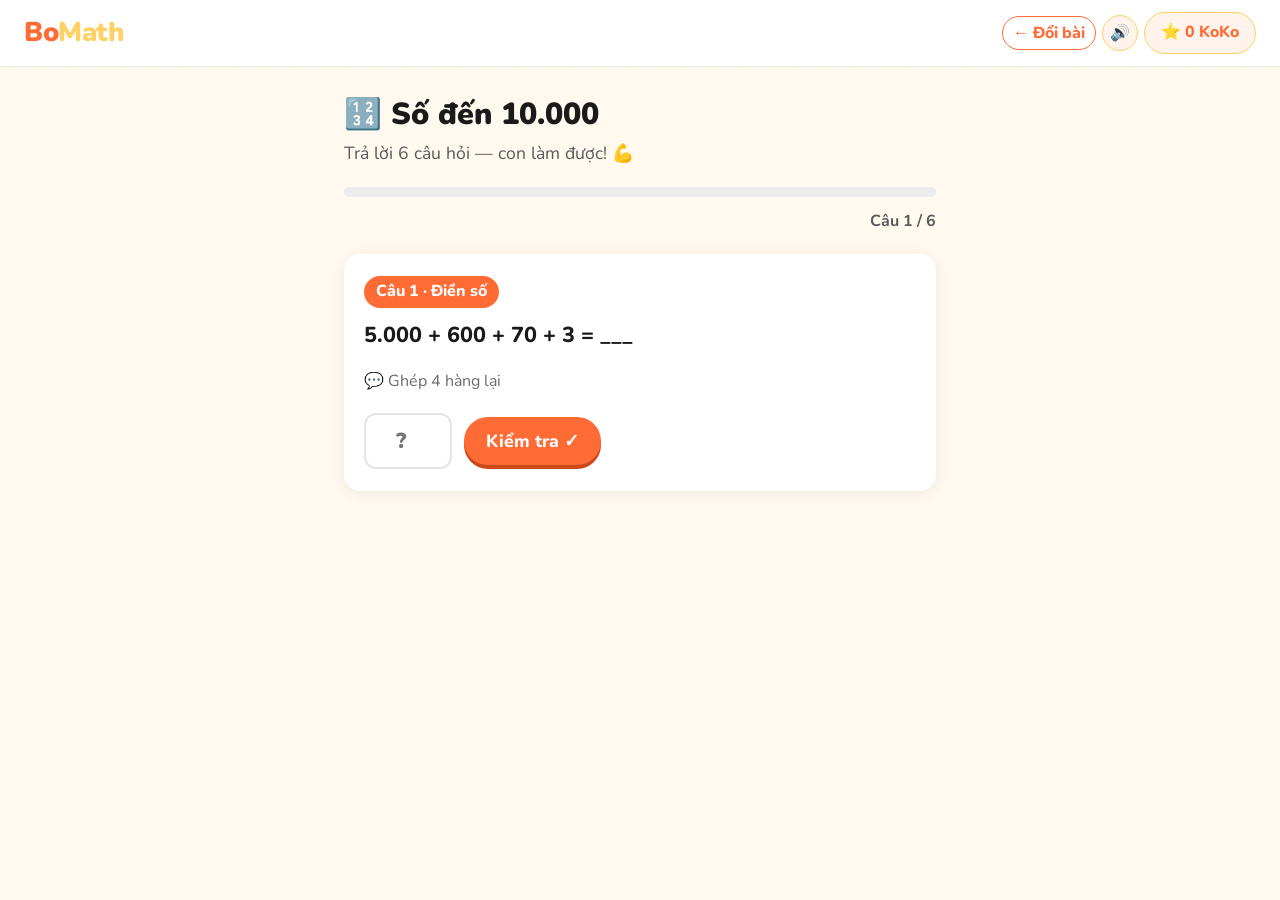
==== commit 4db15481: "feat: update loi dap an dang bai dung - sai" ====
--- a/exercise.html
+++ b/exercise.html
@@ -10,9 +10,9 @@
 
 <nav class="navbar">
   <a href="index.html" class="navbar-logo">Bo<span>Math</span></a>
-  <div style="display:flex;align-items:center;gap:8px;">
+  <div class="navbar-right">
     <button class="btn-doi-bai" onclick="doiBai()" title="Đổi chủ đề">← Đổi bài</button>
-    <button class="nut-am-thanh" id="nut-am-thanh" onclick="batTatAmThanh()">🔊</button>
+    <button class="nut-am-thanh" id="nut-am-thanh" onclick="batTatAmThanh()" title="Bật/tắt âm thanh" aria-label="Bật/tắt âm thanh">🔊</button>
     <div class="navbar-koko">⭐ <span id="koko-diem">0</span> KoKo</div>
   </div>
 </nav>
--- a/style.css
+++ b/style.css
@@ -1,11 +1,9 @@
 /* ============================================
-   BoMath - Giao diện v2 (hỗ trợ Lớp 2, mobile-first)
-   Font to, rõ ràng, dễ đọc trên điện thoại
+   BoMath - CSS v4 (Mobile-first, đã fix bố cục)
    ============================================ */
 
-@import url('https://fonts.googleapis.com/css2?family=Nunito:wght@400;600;700;800;900&display=swap');
-
-/* --- Biến toàn cục --- */
+@import url('https://fonts.googleapis.com/css2?family=Nunito:wght@400;700;800;900&display=swap');
+
 :root {
   --mau-nen:       #fff9f0;
   --mau-chinh:     #ff6b35;
@@ -14,97 +12,167 @@
   --mau-do:        #ef476f;
   --mau-tim:       #7c4dff;
   --mau-lop2:      #118ab2;
+  --mau-lop3:      #ff6b35;
+  --mau-lop4:      #06d6a0;
+  --mau-lop5:      #7c4dff;
   --mau-cam-nhat:  #fff3eb;
   --mau-chu:       #1a1a1a;
   --mau-chu-nhat:  #5a5a5a;
-  --bo-goc:        18px;
-  --bong:          0 4px 24px rgba(0,0,0,0.09);
+  --bo-goc:        16px;
   --font:          'Nunito', sans-serif;
 
-  /* Kích thước font lớn hơn cho điện thoại */
-  --fs-nho:    0.95rem;
-  --fs-thuong: 1.1rem;
-  --fs-vua:    1.25rem;
-  --fs-lon:    1.5rem;
-  --fs-tieude: 1.9rem;
+  /* Font scale — đủ lớn để đọc thoải mái trên mobile */
+  --fs-nho:    0.875rem;   /* 14px */
+  --fs-thuong: 1rem;       /* 16px */
+  --fs-vua:    1.125rem;   /* 18px */
+  --fs-lon:    1.25rem;    /* 20px */
+  --fs-tieude: 1.6rem;     /* 25.6px */
 }
 
 *, *::before, *::after { box-sizing: border-box; margin: 0; padding: 0; }
+
+html { font-size: 16px; }
 
 body {
   font-family: var(--font);
   background-color: var(--mau-nen);
-  background-image: radial-gradient(circle, #ffcc8833 1px, transparent 1px);
+  background-image: radial-gradient(circle, #ffcc8822 1px, transparent 1px);
   background-size: 28px 28px;
   color: var(--mau-chu);
   min-height: 100vh;
   font-size: var(--fs-thuong);
   line-height: 1.6;
-}
-
-/* ===== NAVBAR ===== */
+  /* Ngăn chữ bị zoom khi focus input trên iOS */
+  -webkit-text-size-adjust: 100%;
+}
+
+/* ===================================================
+   NAVBAR — gọn trên mobile, không bị tràn
+   =================================================== */
 .navbar {
-  background: white;
-  box-shadow: 0 2px 14px rgba(0,0,0,0.08);
-  padding: 14px 20px;
+  background: #fff;
+  border-bottom: 1.5px solid #f0e8e0;
+  padding: 10px 16px;
   display: flex;
   align-items: center;
   justify-content: space-between;
+  gap: 8px;
   position: sticky;
   top: 0;
   z-index: 200;
+  /* Ngăn navbar cao quá */
+  min-height: 52px;
 }
 
 .navbar-logo {
-  font-size: 1.7rem;
+  font-size: 1.5rem;
   font-weight: 900;
   color: var(--mau-chinh);
   text-decoration: none;
-  letter-spacing: -1px;
+  letter-spacing: -0.5px;
+  flex-shrink: 0;         /* Không bị co lại */
+  line-height: 1;
 }
 .navbar-logo span { color: var(--mau-phu); }
 
+/* Nhóm nút bên phải navbar */
+.navbar-right {
+  display: flex;
+  align-items: center;
+  gap: 6px;
+  flex-shrink: 0;
+  min-width: 0;
+}
+
 .navbar-koko {
   display: flex;
   align-items: center;
-  gap: 6px;
+  gap: 4px;
   background: var(--mau-cam-nhat);
-  border: 2px solid var(--mau-phu);
+  border: 1.5px solid var(--mau-phu);
   border-radius: 999px;
-  padding: 7px 16px;
+  padding: 5px 12px;
   font-weight: 800;
   color: var(--mau-chinh);
-  font-size: var(--fs-thuong);
-}
-
-/* ===== LAYOUT ===== */
+  font-size: var(--fs-nho);
+  white-space: nowrap;
+}
+
+/* Nút âm thanh — hình tròn nhỏ gọn */
+.nut-am-thanh {
+  background: var(--mau-cam-nhat);
+  border: 1.5px solid var(--mau-phu);
+  border-radius: 50%;
+  width: 36px;
+  height: 36px;
+  font-size: 1rem;
+  cursor: pointer;
+  display: flex;
+  align-items: center;
+  justify-content: center;
+  transition: transform .15s, background .15s;
+  flex-shrink: 0;
+  -webkit-tap-highlight-color: transparent;
+}
+.nut-am-thanh:hover  { transform: scale(1.1); background: #ffe5cc; }
+.nut-am-thanh:active { transform: scale(.93); }
+.nut-am-thanh.am-thanh-tat { background: #f0f0f0; border-color: #ccc; opacity: .6; }
+
+/* Nút Đổi bài — nhỏ gọn hơn */
+.btn-doi-bai {
+  background: #fff;
+  border: 1.5px solid var(--mau-chinh);
+  color: var(--mau-chinh);
+  border-radius: 999px;
+  padding: 5px 10px;
+  font-family: var(--font);
+  font-size: var(--fs-nho);
+  font-weight: 800;
+  cursor: pointer;
+  transition: background .15s, transform .15s;
+  white-space: nowrap;
+  flex-shrink: 0;
+  -webkit-tap-highlight-color: transparent;
+  line-height: 1.4;
+}
+.btn-doi-bai:hover  { background: var(--mau-cam-nhat); }
+.btn-doi-bai:active { transform: scale(.96); }
+
+/* ===================================================
+   LAYOUT
+   =================================================== */
 .container {
-  max-width: 680px;
+  max-width: 640px;
   margin: 0 auto;
-  padding: 24px 16px 48px;
-}
-
-/* ===== CARD ===== */
+  padding: 20px 16px 56px;   /* Padding bottom lớn tránh nút bị khuất */
+}
+
+/* ===================================================
+   CARD
+   =================================================== */
 .card {
-  background: white;
+  background: #fff;
   border-radius: var(--bo-goc);
-  box-shadow: var(--bong);
-  padding: 22px 20px;
-  margin-bottom: 18px;
-  border-left: 5px solid var(--mau-chinh);
+  box-shadow: 0 2px 16px rgba(0,0,0,.07);
+  padding: 20px 16px;
+  margin-bottom: 14px;
+  border-left: 4px solid var(--mau-chinh);
 }
 .card-title {
   font-size: var(--fs-vua);
   font-weight: 800;
-  margin-bottom: 14px;
-}
-
-/* ===== PAGE HEADER ===== */
-.page-header { margin-bottom: 24px; }
+  margin-bottom: 12px;
+}
+
+/* ===================================================
+   TIÊU ĐỀ TRANG
+   =================================================== */
+.page-header { margin-bottom: 20px; }
 .page-header h1 {
   font-size: var(--fs-tieude);
   font-weight: 900;
-  line-height: 1.2;
+  line-height: 1.25;
+  word-break: break-word;
 }
 .page-header p {
   font-size: var(--fs-thuong);
@@ -112,13 +180,15 @@
   margin-top: 6px;
 }
 
-/* ===== NÚT BẤM ===== */
+/* ===================================================
+   NÚT BẤM
+   =================================================== */
 .btn {
   display: inline-flex;
   align-items: center;
   justify-content: center;
-  gap: 8px;
-  padding: 14px 26px;
+  gap: 6px;
+  padding: 12px 22px;
   border-radius: 999px;
   border: none;
   font-family: var(--font);
@@ -127,104 +197,119 @@
   cursor: pointer;
   text-decoration: none;
   transition: transform .15s, box-shadow .15s;
-  -webkit-tap-highlight-color: transparent; /* Loại bỏ highlight xanh trên mobile */
+  -webkit-tap-highlight-color: transparent;
+  /* Đảm bảo tap target đủ lớn */
+  min-height: 44px;
 }
 
 .btn-chinh {
   background: var(--mau-chinh);
-  color: white;
-  box-shadow: 0 5px 0 #cc4a1a;
-}
-.btn-chinh:hover  { transform: translateY(-2px); box-shadow: 0 7px 0 #cc4a1a; }
-.btn-chinh:active { transform: translateY(3px);  box-shadow: 0 2px 0 #cc4a1a; }
+  color: #fff;
+  box-shadow: 0 4px 0 #cc4a1a;
+}
+.btn-chinh:hover  { transform: translateY(-2px); box-shadow: 0 6px 0 #cc4a1a; }
+.btn-chinh:active { transform: translateY(2px);  box-shadow: 0 2px 0 #cc4a1a; }
 
 .btn-phu {
   background: var(--mau-phu);
   color: var(--mau-chu);
-  box-shadow: 0 5px 0 #c9a200;
-}
-.btn-phu:hover  { transform: translateY(-2px); box-shadow: 0 7px 0 #c9a200; }
-.btn-phu:active { transform: translateY(3px);  box-shadow: 0 2px 0 #c9a200; }
-
-.btn-lop2 {
-  background: var(--mau-lop2);
-  color: white;
-  box-shadow: 0 5px 0 #0a5c7a;
-}
-.btn-lop2:hover  { transform: translateY(-2px); box-shadow: 0 7px 0 #0a5c7a; }
-.btn-lop2:active { transform: translateY(3px);  box-shadow: 0 2px 0 #0a5c7a; }
+  box-shadow: 0 4px 0 #c9a200;
+}
+.btn-phu:hover  { transform: translateY(-2px); box-shadow: 0 6px 0 #c9a200; }
+.btn-phu:active { transform: translateY(2px);  box-shadow: 0 2px 0 #c9a200; }
 
 .btn-outline {
   background: transparent;
   color: var(--mau-chinh);
-  border: 2.5px solid var(--mau-chinh);
+  border: 2px solid var(--mau-chinh);
 }
 .btn-outline:hover { background: var(--mau-cam-nhat); }
 
-/* Nút full-width dùng trong exercise */
-.btn-full { width: 100%; padding: 16px; font-size: var(--fs-vua); }
-
-/* ===== THẺ CHỌN LỚP (TRANG CHỦ) ===== */
+.btn-lop2 { background: var(--mau-lop2); color: #fff; box-shadow: 0 4px 0 #0a6080; }
+.btn-lop2:hover  { transform: translateY(-2px); box-shadow: 0 6px 0 #0a6080; }
+.btn-lop3 { background: var(--mau-lop3); color: #fff; box-shadow: 0 4px 0 #cc4a1a; }
+.btn-lop3:hover  { transform: translateY(-2px); }
+.btn-lop4 { background: var(--mau-lop4); color: #fff; box-shadow: 0 4px 0 #04a07a; }
+.btn-lop4:hover  { transform: translateY(-2px); }
+.btn-lop5 { background: var(--mau-lop5); color: #fff; box-shadow: 0 4px 0 #5a38d4; }
+.btn-lop5:hover  { transform: translateY(-2px); }
+
+/* Full-width */
+.btn-full { width: 100%; padding: 14px; font-size: var(--fs-vua); }
+
+/* ===================================================
+   TRANG CHỦ — THẺ CHỌN LỚP
+   =================================================== */
 .grade-cards {
   display: grid;
   grid-template-columns: 1fr 1fr;
-  gap: 14px;
-  margin: 24px 0;
-}
-
-/* Lớp 2 hiển thị full-width (nổi bật hơn) */
-.grade-card-wide {
-  grid-column: 1 / -1;
-}
+  gap: 12px;
+  margin: 20px 0;
+}
+
+/* Lớp 2 chiếm full width */
+.grade-card-wide { grid-column: 1 / -1; }
 
 .grade-card {
-  background: white;
-  border-radius: 20px;
-  padding: 26px 18px;
+  background: #fff;
+  border-radius: 18px;
+  padding: 20px 14px;
   text-align: center;
   cursor: pointer;
-  transition: transform .2s, box-shadow .2s;
-  box-shadow: var(--bong);
-  border: 3px solid transparent;
+  transition: transform .18s, box-shadow .18s;
+  box-shadow: 0 2px 14px rgba(0,0,0,.07);
+  border: 2.5px solid transparent;
   text-decoration: none;
   color: var(--mau-chu);
   -webkit-tap-highlight-color: transparent;
-}
-.grade-card:hover { transform: translateY(-5px); box-shadow: 0 14px 32px rgba(0,0,0,.12); }
-.grade-card:active { transform: translateY(2px); }
+  /* Đảm bảo tap target tốt */
+  min-height: 110px;
+  display: flex;
+  flex-direction: column;
+  align-items: center;
+  justify-content: center;
+  gap: 6px;
+}
+.grade-card:active { transform: scale(.97); }
 
 .grade-card.lop2 { border-color: var(--mau-lop2); }
 .grade-card.lop2 .grade-icon { color: var(--mau-lop2); }
-.grade-card.lop3 { border-color: var(--mau-chinh); }
-.grade-card.lop3 .grade-icon { color: var(--mau-chinh); }
-.grade-card.lop5 { border-color: var(--mau-tim); }
-.grade-card.lop5 .grade-icon { color: var(--mau-tim); }
-
-.grade-icon  { font-size: 3rem; display: block; margin-bottom: 10px; }
-.grade-name  { font-size: var(--fs-lon); font-weight: 900; margin-bottom: 5px; }
-.grade-topic { font-size: var(--fs-nho); color: var(--mau-chu-nhat); }
-
-/* ===== MODAL CHỌN CHỦ ĐỀ LỚP 2 ===== */
+.grade-card.lop3 { border-color: var(--mau-lop3); }
+.grade-card.lop3 .grade-icon { color: var(--mau-lop3); }
+.grade-card.lop4 { border-color: var(--mau-lop4); }
+.grade-card.lop4 .grade-icon { color: var(--mau-lop4); }
+.grade-card.lop5 { border-color: var(--mau-lop5); }
+.grade-card.lop5 .grade-icon { color: var(--mau-lop5); }
+
+.grade-icon  { font-size: 2.2rem; display: block; }
+.grade-name  { font-size: var(--fs-lon); font-weight: 900; }
+.grade-topic { font-size: var(--fs-nho); color: var(--mau-chu-nhat); line-height: 1.4; }
+
+/* ===================================================
+   MODAL CHỌN CHỦ ĐỀ
+   =================================================== */
 .modal-overlay {
   display: none;
   position: fixed;
   inset: 0;
-  background: rgba(0,0,0,.55);
+  background: rgba(0,0,0,.5);
   z-index: 300;
-  align-items: flex-end;    /* Trượt lên từ đáy màn hình — UX mobile tốt hơn */
+  align-items: flex-end;
   justify-content: center;
 }
 .modal-overlay.hien { display: flex; }
 
 .modal-box {
-  background: white;
-  border-radius: 24px 24px 0 0;
-  padding: 28px 20px 40px;
+  background: #fff;
+  border-radius: 22px 22px 0 0;
+  padding: 24px 16px 36px;
   width: 100%;
   max-width: 640px;
-  max-height: 88vh;
+  max-height: 85vh;
   overflow-y: auto;
-  animation: slideUpModal .3s ease;
+  animation: slideUpModal .28s ease;
+  /* Ngăn scroll bounce kéo ra ngoài */
+  overscroll-behavior: contain;
 }
 
 @keyframes slideUpModal {
@@ -235,61 +320,78 @@
 .modal-title {
   font-size: var(--fs-lon);
   font-weight: 900;
-  margin-bottom: 20px;
+  margin-bottom: 18px;
   display: flex;
   align-items: center;
   justify-content: space-between;
+  gap: 8px;
+}
+.modal-title span {
+  /* Tránh tràn dài trên màn hình nhỏ */
+  overflow: hidden;
+  text-overflow: ellipsis;
+  white-space: nowrap;
 }
 
 .modal-close {
   background: #f0f0f0;
   border: none;
   border-radius: 50%;
-  width: 36px; height: 36px;
-  font-size: 1.2rem;
-  cursor: pointer;
-  display: flex; align-items: center; justify-content: center;
-}
-
-/* Grid chủ đề lớp 2 */
+  width: 34px;
+  height: 34px;
+  font-size: 1rem;
+  cursor: pointer;
+  display: flex;
+  align-items: center;
+  justify-content: center;
+  flex-shrink: 0;
+  -webkit-tap-highlight-color: transparent;
+}
+
+/* Grid chủ đề — 2 cột trên mobile */
 .chu-de-grid {
   display: grid;
   grid-template-columns: 1fr 1fr;
-  gap: 12px;
+  gap: 10px;
 }
 
 .chu-de-card {
   background: #f8f8f8;
   border-radius: 14px;
-  padding: 16px 14px;
-  cursor: pointer;
-  border: 2.5px solid transparent;
-  transition: all .18s;
+  padding: 14px 12px;
+  cursor: pointer;
+  border: 2px solid transparent;
+  transition: all .16s;
   display: flex;
   flex-direction: column;
-  align-items: flex-start;
-  gap: 6px;
-  -webkit-tap-highlight-color: transparent;
-}
-.chu-de-card:hover  { background: var(--mau-cam-nhat); border-color: var(--mau-chinh); transform: translateY(-2px); }
-.chu-de-card:active { transform: translateY(1px); }
-
-.chu-de-icon { font-size: 1.8rem; }
-.chu-de-ten  { font-size: var(--fs-thuong); font-weight: 800; }
-
-/* Số sao nhỏ trong card chủ đề */
-.chu-de-sao  { font-size: 0.85rem; letter-spacing: 1px; }
-
-/* ===== BÀI GIẢNG ===== */
+  gap: 5px;
+  -webkit-tap-highlight-color: transparent;
+  min-height: 80px;
+}
+.chu-de-card:active { transform: scale(.96); background: var(--mau-cam-nhat); border-color: var(--mau-chinh); }
+.chu-de-icon { font-size: 1.6rem; }
+.chu-de-ten  { font-size: var(--fs-nho); font-weight: 800; line-height: 1.3; }
+.chu-de-sao  { font-size: 0.8rem; letter-spacing: 1px; }
+
+/* ===================================================
+   BÀI GIẢNG
+   =================================================== */
 .lesson-visual {
   background: var(--mau-cam-nhat);
   border-radius: 14px;
-  padding: 20px;
-  margin: 18px 0;
+  padding: 16px;
+  margin: 16px 0;
   display: flex;
   justify-content: center;
   align-items: center;
-  min-height: 140px;
+  min-height: 120px;
+  overflow: hidden;   /* Ngăn SVG tràn */
+}
+
+/* SVG trong bài giảng tự co vừa màn hình */
+.lesson-visual svg {
+  max-width: 100%;
+  height: auto;
 }
 
 .lesson-text {
@@ -297,75 +399,70 @@
   line-height: 1.75;
 }
 
-/* ===== BÀI TẬP ===== */
+/* ===================================================
+   BÀI TẬP — CÂU HỎI
+   =================================================== */
 .question-box {
-  background: white;
+  background: #fff;
   border-radius: var(--bo-goc);
-  box-shadow: var(--bong);
-  padding: 24px 20px;
-  margin-bottom: 18px;
+  box-shadow: 0 2px 16px rgba(0,0,0,.07);
+  padding: 20px 16px;
+  margin-bottom: 14px;
 }
 
 .question-number {
   display: inline-block;
   background: var(--mau-chinh);
-  color: white;
+  color: #fff;
   border-radius: 999px;
-  padding: 3px 14px;
+  padding: 3px 12px;
   font-size: var(--fs-nho);
   font-weight: 800;
-  margin-bottom: 14px;
-}
-
-/* Font câu hỏi to, dễ đọc trên điện thoại */
+  margin-bottom: 12px;
+}
+
+/* Font câu hỏi — đủ lớn, dễ đọc */
 .question-text {
   font-size: var(--fs-lon);
   font-weight: 800;
   line-height: 1.45;
-  margin-bottom: 20px;
-}
-
-/* Lựa chọn trắc nghiệm: 2 cột trên màn hình lớn, 1 cột trên điện thoại nhỏ */
+  margin-bottom: 18px;
+  word-break: break-word;
+}
+
+/* --- Trắc nghiệm --- */
 .choices {
   display: grid;
   grid-template-columns: 1fr 1fr;
-  gap: 12px;
+  gap: 10px;
 }
 
 .choice-btn {
-  padding: 16px 14px;
-  border: 3px solid #e4e4e4;
+  padding: 14px 10px;
+  border: 2.5px solid #e4e4e4;
   border-radius: 14px;
-  background: white;
+  background: #fff;
   font-family: var(--font);
-  font-size: var(--fs-lon);      /* Font to để dễ bấm trên điện thoại */
+  font-size: var(--fs-thuong);
   font-weight: 800;
   cursor: pointer;
   transition: all .15s;
   text-align: center;
-  line-height: 1.3;
-  min-height: 64px;
-  -webkit-tap-highlight-color: transparent;
-}
-.choice-btn:hover  { border-color: var(--mau-chinh); background: var(--mau-cam-nhat); }
+  line-height: 1.35;
+  /* Đủ cao để bấm thoải mái */
+  min-height: 56px;
+  word-break: break-word;
+  -webkit-tap-highlight-color: transparent;
+}
 .choice-btn:active { transform: scale(.97); }
-.choice-btn.dung   { border-color: var(--mau-xanh); background: #e6fff6; color: #006b4f; }
-.choice-btn.sai    { border-color: var(--mau-do);   background: #fff0f4; color: var(--mau-do); }
-
-/* Ô điền số — to rõ trên điện thoại */
-.dien-so-container {
-  display: flex;
-  align-items: center;
-  gap: 12px;
-  flex-wrap: wrap;
-  font-size: var(--fs-lon);
-  font-weight: 800;
-}
-
+.choice-btn.dung { border-color: var(--mau-xanh); background: #e6fff6; color: #006b4f; }
+.choice-btn.sai  { border-color: var(--mau-do);   background: #fff0f4; color: var(--mau-do); }
+
+/* --- Điền số --- */
 .input-dap-an {
-  width: 90px;
-  height: 60px;
-  border: 3px solid #e4e4e4;
+  width: 88px;
+  height: 56px;
+  border: 2.5px solid #e4e4e4;
   border-radius: 12px;
   text-align: center;
   font-family: var(--font);
@@ -373,33 +470,108 @@
   font-weight: 900;
   color: var(--mau-chinh);
   outline: none;
+  /* Tắt spinner số trên mobile */
+  -webkit-appearance: none;
+  -moz-appearance: textfield;
   transition: border-color .15s;
-  /* Giữ numeric keyboard trên iOS */
-  -webkit-appearance: none;
-}
-.input-dap-an:focus { border-color: var(--mau-chinh); box-shadow: 0 0 0 3px #ff6b3522; }
+}
+.input-dap-an:focus { border-color: var(--mau-chinh); box-shadow: 0 0 0 3px #ff6b3520; }
 .input-dap-an.dung  { border-color: var(--mau-xanh); background: #e6fff6; color: #006b4f; }
 .input-dap-an.sai   { border-color: var(--mau-do);   background: #fff0f4; color: var(--mau-do); }
 
-/* Feedback đúng/sai */
+/* --- Đúng / Sai --- */
+.dung-sai-container {
+  display: grid;
+  grid-template-columns: 1fr 1fr;
+  gap: 12px;
+  margin-top: 4px;
+}
+.ds-btn {
+  padding: 16px 10px;
+  border-radius: 14px;
+  border: 2.5px solid #e4e4e4;
+  background: #fff;
+  font-family: var(--font);
+  font-size: var(--fs-lon);
+  font-weight: 900;
+  cursor: pointer;
+  transition: all .15s;
+  text-align: center;
+  min-height: 60px;
+  -webkit-tap-highlight-color: transparent;
+}
+.ds-btn.dung-opt  { border-color: var(--mau-xanh); background: #e6fff6; color: #006b4f; }
+.ds-btn.sai-opt   { border-color: var(--mau-do);   background: #fff0f4; color: var(--mau-do); }
+.ds-btn.ket-dung  { border-color: var(--mau-xanh); background: #e6fff6; color: #006b4f; }
+.ds-btn.ket-sai   { border-color: var(--mau-do);   background: #fff0f4; color: var(--mau-do); }
+.ds-btn:active { transform: scale(.97); }
+
+/* --- Chọn nhiều --- */
+.chon-nhieu-choices {
+  display: grid;
+  grid-template-columns: 1fr;   /* 1 cột cho dễ đọc trên mobile */
+  gap: 10px;
+}
+.cn-btn {
+  padding: 14px 12px;
+  border-radius: 14px;
+  border: 2.5px solid #e4e4e4;
+  background: #fff;
+  font-family: var(--font);
+  font-size: var(--fs-thuong);
+  font-weight: 700;
+  cursor: pointer;
+  transition: all .15s;
+  text-align: left;
+  display: flex;
+  align-items: center;
+  gap: 10px;
+  min-height: 52px;
+  word-break: break-word;
+  -webkit-tap-highlight-color: transparent;
+}
+.cn-btn .cn-check {
+  width: 26px;
+  height: 26px;
+  border: 2px solid #ccc;
+  border-radius: 6px;
+  flex-shrink: 0;
+  display: flex;
+  align-items: center;
+  justify-content: center;
+  font-size: 0.95rem;
+  transition: all .15s;
+}
+.cn-btn.selected            { border-color: var(--mau-chinh); background: var(--mau-cam-nhat); }
+.cn-btn.selected .cn-check  { background: var(--mau-chinh); border-color: var(--mau-chinh); color: #fff; }
+.cn-btn.ket-dung            { border-color: var(--mau-xanh); background: #e6fff6; }
+.cn-btn.ket-dung .cn-check  { background: var(--mau-xanh); border-color: var(--mau-xanh); color: #fff; }
+.cn-btn.ket-sai             { border-color: var(--mau-do); background: #fff0f4; }
+.cn-btn:active:not(.da-khoa){ transform: scale(.98); }
+.cn-submit { margin-top: 14px; }
+
+/* --- Feedback --- */
 .feedback {
   display: none;
-  padding: 14px 16px;
+  padding: 12px 14px;
   border-radius: 12px;
   font-weight: 700;
   font-size: var(--fs-thuong);
-  margin-top: 16px;
-}
-.feedback.dung { display: block; background: #e6fff6; color: #006b4f; border-left: 5px solid var(--mau-xanh); }
-.feedback.sai  { display: block; background: #fff0f4; color: var(--mau-do); border-left: 5px solid var(--mau-do); }
-
-/* ===== THANH TIẾN ĐỘ ===== */
+  margin-top: 14px;
+  line-height: 1.5;
+}
+.feedback.dung { display: block; background: #e6fff6; color: #006b4f; border-left: 4px solid var(--mau-xanh); }
+.feedback.sai  { display: block; background: #fff0f4; color: var(--mau-do); border-left: 4px solid var(--mau-do); }
+
+/* ===================================================
+   THANH TIẾN ĐỘ
+   =================================================== */
 .progress-bar-wrap {
   background: #ececec;
   border-radius: 999px;
-  height: 14px;
+  height: 10px;
   overflow: hidden;
-  margin: 14px 0;
+  margin: 12px 0;
 }
 .progress-bar-fill {
   height: 100%;
@@ -414,248 +586,131 @@
   text-align: right;
 }
 
-/* ===== KẾT QUẢ ===== */
-.ket-qua-box { text-align: center; padding: 28px 16px; }
-.sao-container { font-size: 3rem; letter-spacing: 8px; margin: 14px 0; }
-.diem-koko { font-size: 2.2rem; font-weight: 900; color: var(--mau-chinh); margin: 14px 0; }
+/* ===================================================
+   KẾT QUẢ
+   =================================================== */
+.ket-qua-box { text-align: center; padding: 24px 12px; }
+.sao-container { font-size: 2.6rem; letter-spacing: 6px; margin: 12px 0; }
+.diem-koko { font-size: 2rem; font-weight: 900; color: var(--mau-chinh); margin: 12px 0; }
 .diem-koko span { color: var(--mau-phu); }
 
-/* ===== TRANG TIẾN ĐỘ ===== */
+/* ===================================================
+   TRANG TIẾN ĐỘ
+   =================================================== */
 .topic-card {
-  background: white;
+  background: #fff;
   border-radius: var(--bo-goc);
-  box-shadow: var(--bong);
-  padding: 18px 18px;
-  margin-bottom: 12px;
-  display: flex;
-  align-items: center;
-  gap: 14px;
-}
-.topic-icon { font-size: 2rem; width: 48px; text-align: center; flex-shrink: 0; }
-.topic-info { flex: 1; min-width: 0; }
-.topic-name { font-weight: 800; font-size: var(--fs-thuong); }
-.topic-sao  { font-size: 1rem; letter-spacing: 2px; }
-
-/* ===== BADGE ===== */
+  box-shadow: 0 2px 14px rgba(0,0,0,.06);
+  padding: 14px 14px;
+  margin-bottom: 10px;
+  display: flex;
+  align-items: center;
+  gap: 12px;
+}
+.topic-icon { font-size: 1.7rem; width: 44px; text-align: center; flex-shrink: 0; }
+.topic-info { flex: 1; min-width: 0; }   /* min-width:0 cho phép text-overflow */
+.topic-name { font-weight: 800; font-size: var(--fs-thuong); word-break: break-word; }
+.topic-sao  { font-size: 0.9rem; letter-spacing: 2px; margin-top: 2px; }
+
+/* ===================================================
+   BADGE
+   =================================================== */
 .badge {
-  display: inline-flex; align-items: center; gap: 4px;
-  padding: 4px 12px; border-radius: 999px;
-  font-size: var(--fs-nho); font-weight: 800;
-}
-.badge-lop2 { background: #e3f4fb; color: var(--mau-lop2); border: 2px solid var(--mau-lop2); }
-.badge-lop3 { background: #fff0eb; color: var(--mau-chinh); border: 2px solid var(--mau-chinh); }
-.badge-lop5 { background: #f3f0ff; color: var(--mau-tim);   border: 2px solid var(--mau-tim); }
-
-/* ===== ANIMATION ===== */
+  display: inline-flex;
+  align-items: center;
+  gap: 3px;
+  padding: 3px 10px;
+  border-radius: 999px;
+  font-size: var(--fs-nho);
+  font-weight: 800;
+}
+.badge-lop2 { background: #e3f4fb; color: var(--mau-lop2); border: 1.5px solid var(--mau-lop2); }
+.badge-lop3 { background: #fff0eb; color: var(--mau-lop3); border: 1.5px solid var(--mau-lop3); }
+.badge-lop4 { background: #e6fff6; color: #008060;         border: 1.5px solid var(--mau-lop4); }
+.badge-lop5 { background: #f3f0ff; color: var(--mau-lop5); border: 1.5px solid var(--mau-lop5); }
+
+/* ===================================================
+   BÀI GIẢNG — PHẦN KẾT LUẬN
+   =================================================== */
+.lesson-ketluan {
+  background: #fff9f0;
+  border: 2px dashed var(--mau-phu);
+  border-radius: 14px;
+  padding: 14px 16px;
+  margin-top: 14px;
+  font-weight: 700;
+  font-size: var(--fs-thuong);
+  line-height: 1.6;
+}
+
+/* ===================================================
+   ANIMATION
+   =================================================== */
 @keyframes slideUp {
-  from { opacity: 0; transform: translateY(20px); }
+  from { opacity: 0; transform: translateY(18px); }
   to   { opacity: 1; transform: translateY(0); }
 }
-.animate-in { animation: slideUp .35s ease both; }
+.animate-in { animation: slideUp .32s ease both; }
 .animate-in:nth-child(1) { animation-delay: .04s; }
-.animate-in:nth-child(2) { animation-delay: .10s; }
-.animate-in:nth-child(3) { animation-delay: .16s; }
-.animate-in:nth-child(4) { animation-delay: .22s; }
-.animate-in:nth-child(5) { animation-delay: .28s; }
-.animate-in:nth-child(6) { animation-delay: .34s; }
+.animate-in:nth-child(2) { animation-delay: .09s; }
+.animate-in:nth-child(3) { animation-delay: .14s; }
+.animate-in:nth-child(4) { animation-delay: .19s; }
+.animate-in:nth-child(5) { animation-delay: .24s; }
+.animate-in:nth-child(6) { animation-delay: .29s; }
 
 @keyframes bounce {
   0%,100% { transform: scale(1); }
   50%      { transform: scale(1.07); }
 }
-.bounce { animation: bounce .3s ease; }
+.bounce { animation: bounce .28s ease; }
 
 @keyframes shake {
   0%,100% { transform: translateX(0); }
-  25%      { transform: translateX(-7px); }
-  75%      { transform: translateX(7px); }
-}
-.shake { animation: shake .3s ease; }
+  25%      { transform: translateX(-6px); }
+  75%      { transform: translateX(6px); }
+}
+.shake { animation: shake .28s ease; }
 
 @keyframes confetti-fall {
   0%   { transform: translateY(-20px) rotate(0deg); opacity: 1; }
   100% { transform: translateY(110px) rotate(380deg); opacity: 0; }
 }
 .confetti-piece {
-  position: fixed; width: 11px; height: 11px; border-radius: 3px;
+  position: fixed; width: 10px; height: 10px; border-radius: 3px;
   animation: confetti-fall 1s ease-out both; pointer-events: none; z-index: 999;
 }
 
-/* ===== RESPONSIVE ===== */
-@media (max-width: 480px) {
-  .grade-cards       { grid-template-columns: 1fr; }
-  .chu-de-grid       { grid-template-columns: 1fr; }
-  .choices           { grid-template-columns: 1fr; }
-  .page-header h1    { font-size: 1.6rem; }
-  .question-text     { font-size: var(--fs-vua); }
-  .choice-btn        { font-size: var(--fs-vua); }
-  .grade-card-wide   { grid-column: auto; }
-}
-
-@media (min-width: 481px) and (max-width: 640px) {
-  .chu-de-grid { grid-template-columns: 1fr 1fr; }
-}
-
-/* ===== NÚT BẬT/TẮT ÂM THANH ===== */
-.nut-am-thanh {
-  background: var(--mau-cam-nhat);
-  border: 2px solid var(--mau-phu);
-  border-radius: 50%;
-  width: 42px;
-  height: 42px;
-  font-size: 1.3rem;
-  cursor: pointer;
-  display: flex;
-  align-items: center;
-  justify-content: center;
-  transition: transform .15s, background .15s, border-color .15s;
-  flex-shrink: 0;
-  -webkit-tap-highlight-color: transparent;
-}
-.nut-am-thanh:hover  { transform: scale(1.12); background: #ffe5cc; }
-.nut-am-thanh:active { transform: scale(.93); }
-
-/* Trạng thái TẮT: mờ đi để dễ nhận biết */
-.nut-am-thanh.am-thanh-tat {
-  background: #f0f0f0;
-  border-color: #ccc;
-  opacity: 0.65;
-}
-
-/* ===== NÚT ĐỔI BÀI TRÊN NAVBAR ===== */
-.btn-doi-bai {
-  background: #f0f0f0;
-  border: 2px solid #ddd;
-  border-radius: 999px;
-  padding: 7px 16px;
-  font-family: var(--font);
-  font-size: 0.9rem;
-  font-weight: 800;
-  cursor: pointer;
-  color: var(--mau-chu);
-  transition: background .15s, border-color .15s;
-  -webkit-tap-highlight-color: transparent;
-  white-space: nowrap;
-}
-.btn-doi-bai:hover  { background: var(--mau-cam-nhat); border-color: var(--mau-chinh); color: var(--mau-chinh); }
-.btn-doi-bai:active { transform: scale(.96); }
-
-/* ===== DẠNG BÀI CHỌN NHIỀU ===== */
-.choice-multi {
-  text-align: left;
-  display: flex;
-  align-items: center;
-  gap: 10px;
-}
-.choice-multi.da-chon {
-  border-color: var(--mau-chinh);
-  background: var(--mau-cam-nhat);
-  color: var(--mau-chinh);
-}
-.multi-check {
-  font-size: 1.1rem;
-  font-weight: 900;
-  width: 24px;
-  text-align: center;
-  flex-shrink: 0;
-}
-.choice-dung-sai { font-size: 1.2rem; }
-
-/* ===== NÚT ĐỔI BÀI (navbar lesson/exercise) ===== */
-.btn-doi-bai {
-  background: white;
-  border: 2px solid var(--mau-chinh);
-  color: var(--mau-chinh);
-  border-radius: 999px;
-  padding: 7px 14px;
-  font-family: var(--font);
-  font-size: 0.9rem;
-  font-weight: 800;
-  cursor: pointer;
-  transition: background .15s, transform .15s;
-  white-space: nowrap;
-  -webkit-tap-highlight-color: transparent;
-}
-.btn-doi-bai:hover  { background: var(--mau-cam-nhat); transform: translateY(-1px); }
-.btn-doi-bai:active { transform: translateY(1px); }
-
-/* ===== DẠNG BÀI MỚI: ĐÚNG/SAI ===== */
-.dung-sai-container {
-  display: grid;
-  grid-template-columns: 1fr 1fr;
-  gap: 14px;
-  margin-top: 4px;
-}
-.ds-btn {
-  padding: 18px 12px;
-  border-radius: 16px;
-  border: 3px solid #e4e4e4;
-  background: white;
-  font-family: var(--font);
-  font-size: 1.3rem;
-  font-weight: 900;
-  cursor: pointer;
-  transition: all .15s;
-  text-align: center;
-  -webkit-tap-highlight-color: transparent;
-}
-.ds-btn.dung-opt  { border-color: #06d6a0; background: #e6fff6; color: #006b4f; }
-.ds-btn.sai-opt   { border-color: #ef476f; background: #fff0f4; color: #ef476f; }
-.ds-btn.ket-dung  { border-color: var(--mau-xanh); background: #e6fff6; color: #006b4f; }
-.ds-btn.ket-sai   { border-color: var(--mau-do);   background: #fff0f4; color: var(--mau-do); }
-.ds-btn:hover:not(:disabled) { transform: translateY(-3px); box-shadow: 0 6px 16px rgba(0,0,0,.1); }
-.ds-btn:active { transform: translateY(1px); }
-
-/* ===== DẠNG BÀI MỚI: CHỌN NHIỀU ===== */
-.chon-nhieu-choices { display: grid; grid-template-columns: 1fr 1fr; gap: 12px; }
-.cn-btn {
-  padding: 14px 12px;
-  border-radius: 14px;
-  border: 3px solid #e4e4e4;
-  background: white;
-  font-family: var(--font);
-  font-size: 1.05rem;
-  font-weight: 700;
-  cursor: pointer;
-  transition: all .15s;
-  text-align: left;
-  display: flex;
-  align-items: center;
-  gap: 10px;
-  -webkit-tap-highlight-color: transparent;
-}
-.cn-btn .cn-check {
-  width: 26px; height: 26px;
-  border: 2.5px solid #ccc;
-  border-radius: 6px;
-  flex-shrink: 0;
-  display: flex; align-items: center; justify-content: center;
-  font-size: 1rem;
-  transition: all .15s;
-}
-.cn-btn.selected .cn-check { background: var(--mau-chinh); border-color: var(--mau-chinh); color: white; }
-.cn-btn.selected           { border-color: var(--mau-chinh); background: var(--mau-cam-nhat); }
-.cn-btn.ket-dung           { border-color: var(--mau-xanh); background: #e6fff6; }
-.cn-btn.ket-dung .cn-check { background: var(--mau-xanh); border-color: var(--mau-xanh); color: white; }
-.cn-btn.ket-sai            { border-color: var(--mau-do); background: #fff0f4; }
-.cn-btn:hover:not(.da-khoa) { border-color: var(--mau-chinh); background: var(--mau-cam-nhat); transform: translateY(-1px); }
-.cn-submit { margin-top: 16px; }
-
-@media (max-width: 480px) {
-  .dung-sai-container  { grid-template-columns: 1fr 1fr; }
-  .chon-nhieu-choices  { grid-template-columns: 1fr; }
-}
-
-/* ===== MÀU LỚP 4 ===== */
-:root { --mau-lop4: #06d6a0; }
-.grade-card.lop4 { border-color: var(--mau-lop4); }
-.grade-card.lop4 .grade-icon { color: var(--mau-lop4); }
-.btn-lop4 { background: var(--mau-lop4); color: white; box-shadow: 0 5px 0 #04a07a; }
-.btn-lop4:hover  { transform: translateY(-2px); box-shadow: 0 7px 0 #04a07a; }
-.btn-lop4:active { transform: translateY(3px);  box-shadow: 0 2px 0 #04a07a; }
-.badge-lop4 { background: #e3fff7; color: var(--mau-lop4); border: 2px solid var(--mau-lop4); }
-
-/* ===== LỚP 4 ===== */
-.grade-card.lop4         { border-color: #06d6a0; }
-.grade-card.lop4 .grade-icon { color: #06d6a0; }
-.badge-lop4              { background:#e6fff6; color:#008060; border:2px solid #06d6a0; }
+/* ===================================================
+   RESPONSIVE — Màn hình nhỏ (< 380px, phone nhỏ)
+   =================================================== */
+@media (max-width: 379px) {
+  .navbar-logo { font-size: 1.3rem; }
+  .page-header h1 { font-size: 1.4rem; }
+  .grade-name { font-size: var(--fs-thuong); }
+  .question-text { font-size: var(--fs-vua); }
+  .choice-btn { font-size: var(--fs-nho); padding: 12px 8px; }
+  .btn-doi-bai { font-size: 0.75rem; padding: 4px 8px; }
+  .chu-de-ten  { font-size: 0.78rem; }
+}
+
+/* ===================================================
+   RESPONSIVE — Tablet / Desktop (>= 600px)
+   =================================================== */
+@media (min-width: 600px) {
+  :root {
+    --fs-nho:    1rem;
+    --fs-thuong: 1.1rem;
+    --fs-vua:    1.2rem;
+    --fs-lon:    1.35rem;
+    --fs-tieude: 1.9rem;
+  }
+  .navbar { padding: 12px 24px; }
+  .navbar-logo { font-size: 1.7rem; }
+  .navbar-koko { font-size: 1rem; padding: 7px 16px; }
+  .container { padding: 28px 24px 60px; }
+  .choice-btn { font-size: var(--fs-thuong); }
+  .chon-nhieu-choices { grid-template-columns: 1fr 1fr; }
+  .card { padding: 22px 20px; }
+  .question-box { padding: 22px 20px; }
+  .modal-box { padding: 28px 24px 44px; }
+}
